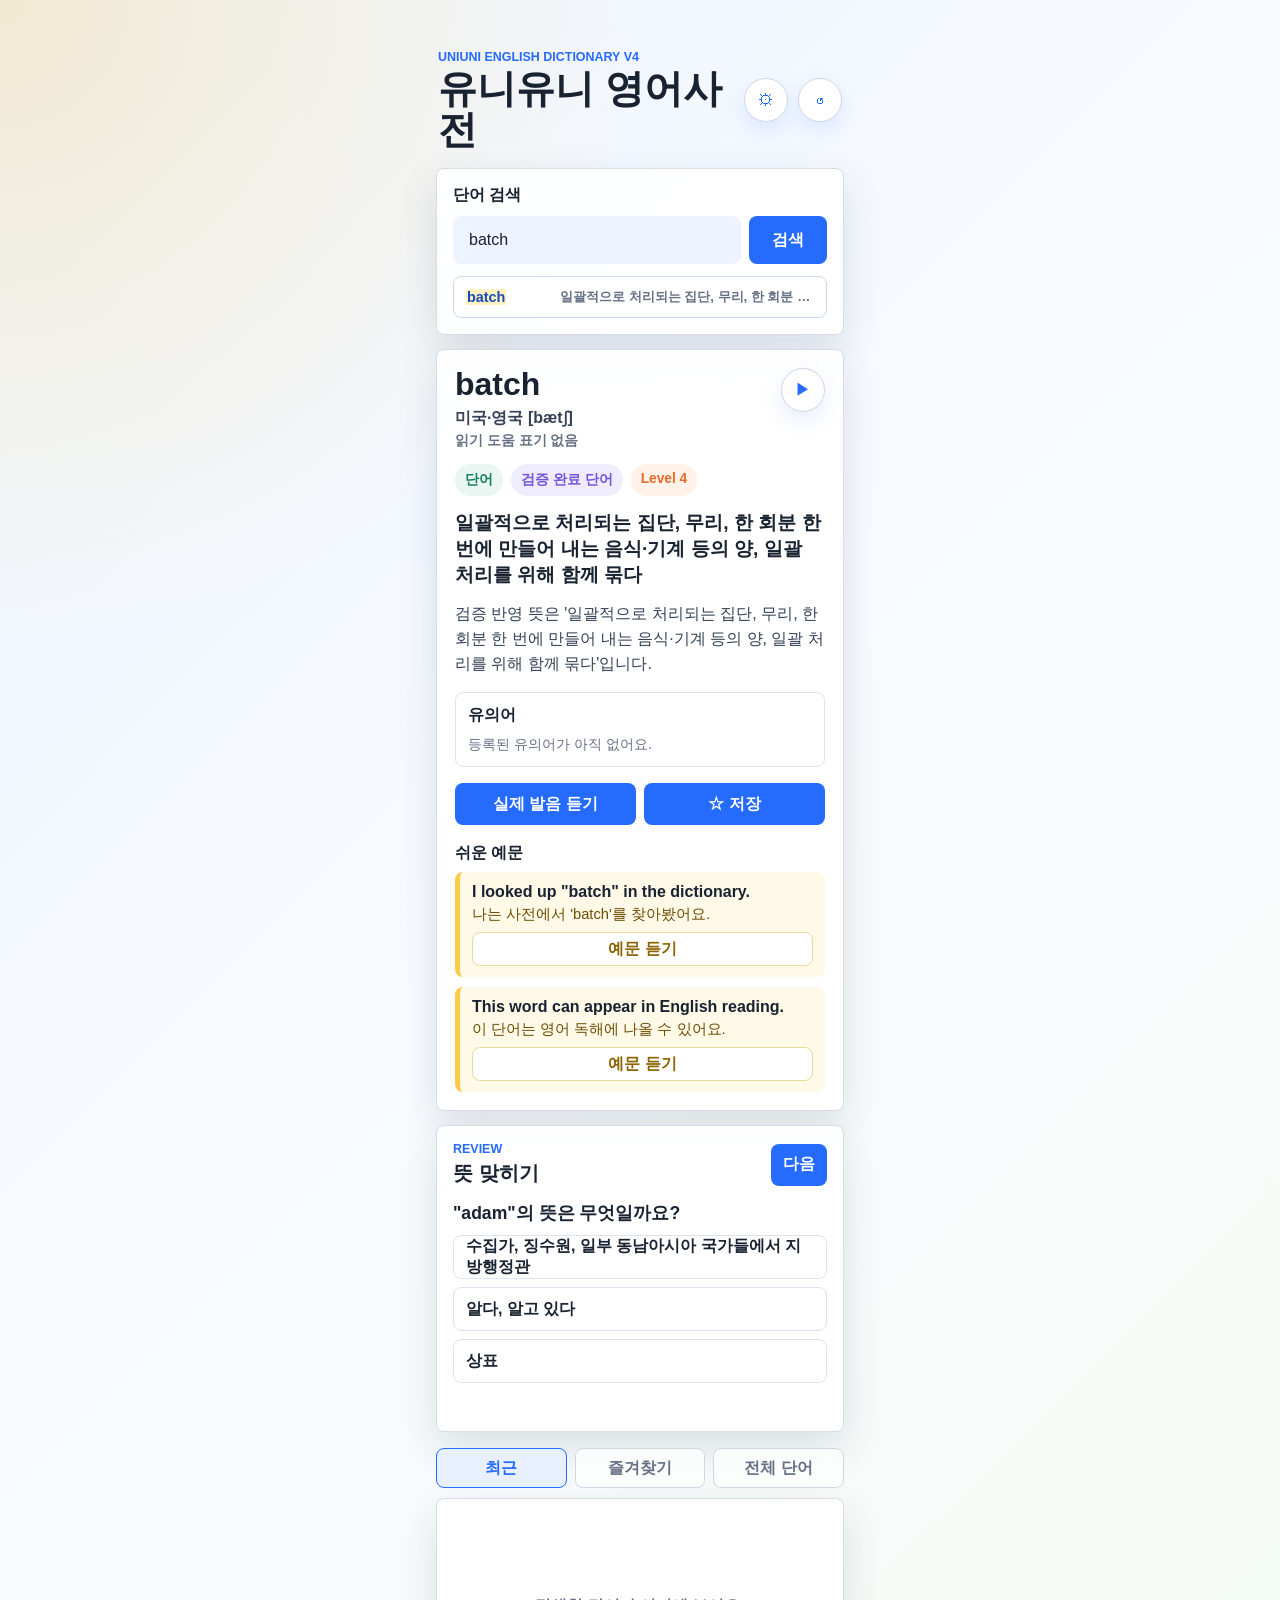
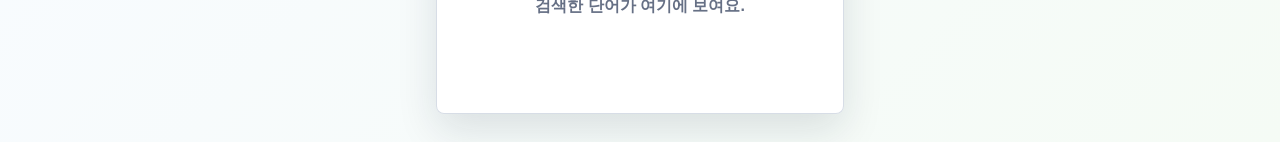
==== outputs/kids-dictionary-release/index.html @ 1363a423 "Update dictionary app v71" ====
<!doctype html>
<html lang="ko">
  <head>
    <meta charset="UTF-8" />
    <meta name="viewport" content="width=device-width, initial-scale=1.0" />
    <meta name="theme-color" content="#246bfe" />
    <meta name="description" content="유니유니 영어사전, 한영사전, 발음, 예문, 업무 영어 학습이 가능한 앱" />
    <link rel="manifest" href="manifest.json" />
    <link rel="icon" href="icon.svg" type="image/svg+xml" />
    <link rel="apple-touch-icon" href="icon.svg" />
    <title>유니유니 영어사전 V4</title>
    <link rel="stylesheet" href="styles.css" />
  </head>
  <body>
    <main class="app-shell">
      <section class="top-bar" aria-label="앱 소개">
        <div>
          <p class="eyebrow">UNIUNI ENGLISH DICTIONARY V4</p>
          <h1>유니유니 영어사전</h1>
        </div>
        <div class="top-actions">
          <button class="icon-button" id="propertiesButton" type="button" title="속성 보기" aria-label="속성 보기">
            <span aria-hidden="true">&#9881;</span>
          </button>
          <button class="icon-button" id="clearAllButton" type="button" title="기록 지우기" aria-label="기록 지우기">
            <span aria-hidden="true">↺</span>
          </button>
        </div>
      </section>

      <section class="search-panel" aria-label="단어 검색">
        <label for="searchInput">단어 검색</label>
        <div class="search-row">
          <input id="searchInput" type="search" placeholder="apple 또는 사과" autocomplete="off" />
          <button id="searchButton" type="button">검색</button>
        </div>
        <div class="suggestions" id="suggestions" aria-label="추천 단어"></div>
      </section>

      <section class="result-panel" id="resultPanel" aria-live="polite"></section>

      <section class="quiz-panel" aria-label="단어 퀴즈">
        <div class="quiz-heading">
          <div>
            <p class="eyebrow">Review</p>
            <h2>뜻 맞히기</h2>
          </div>
          <button class="small-action" id="nextQuizButton" type="button">다음</button>
        </div>
        <p class="quiz-question" id="quizQuestion"></p>
        <div class="quiz-options" id="quizOptions"></div>
        <p class="quizFeedback" id="quizFeedback" aria-live="polite"></p>
      </section>

      <nav class="tabs" aria-label="단어 목록 보기">
        <button class="tab is-active" type="button" data-tab="recent">최근</button>
        <button class="tab" type="button" data-tab="favorites">즐겨찾기</button>
        <button class="tab" type="button" data-tab="all">전체 단어</button>
      </nav>

      <section class="word-list" id="wordList" aria-label="단어 목록"></section>
    </main>

    <div class="modal-backdrop" id="propertiesModal" hidden>
      <section class="properties-modal" role="dialog" aria-modal="true" aria-labelledby="propertiesTitle">
        <div class="properties-header">
          <div>
            <p class="eyebrow">App Status</p>
            <h2 id="propertiesTitle">사전 속성</h2>
          </div>
          <button class="icon-button modal-close" id="propertiesCloseButton" type="button" title="닫기" aria-label="닫기">
            <span aria-hidden="true">&times;</span>
          </button>
        </div>
        <div class="properties-body" id="propertiesBody"></div>
      </section>
    </div>

    <script src="vocab-bank.js"></script>
    <script src="top1000-supplement.js"></script>
    <script src="top2000-supplement.js"></script>
    <script src="top2200-supplement.js"></script>
    <script src="ministry3000-supplement.js"></script>
    <script src="verified-bank-supplement.js"></script>
    <script src="verified-meaning-overrides.js"></script>
    <script src="manual-meaning-overrides.js"></script>
    <script src="manual-extra-overrides.js"></script>
    <script src="manual-middle-school-additions.js"></script>
    <script src="manual-excluded-words.js"></script>
    <script src="manual-proper-noun-overrides.js"></script>
    <script src="naver-pronunciation-overrides.js"></script>
    <script src="manual-pronunciation-overrides.js"></script>
    <script src="app.js"></script>
    <script>
      if ("serviceWorker" in navigator) {
        window.addEventListener("load", () => {
          let refreshing = false;

          navigator.serviceWorker.addEventListener("controllerchange", () => {
            if (refreshing) {
              return;
            }
            refreshing = true;
            window.location.reload();
          });

          navigator.serviceWorker.register("./service-worker.js").then((registration) => {
            registration.update();

            if (registration.waiting) {
              registration.waiting.postMessage({ type: "SKIP_WAITING" });
            }

            registration.addEventListener("updatefound", () => {
              const newWorker = registration.installing;
              if (!newWorker) {
                return;
              }

              newWorker.addEventListener("statechange", () => {
                if (newWorker.state === "installed" && navigator.serviceWorker.controller) {
                  newWorker.postMessage({ type: "SKIP_WAITING" });
                }
              });
            });
          });
        });
      }
    </script>
  </body>
</html>
---- outputs/kids-dictionary-release/styles.css ----
:root {
  color-scheme: light;
  --bg: #f4f7fb;
  --ink: #182230;
  --muted: #667085;
  --line: #d0d7e2;
  --panel: #ffffff;
  --blue: #246bfe;
  --blue-dark: #1649bb;
  --green: #17805b;
  --yellow: #ffc94a;
  --pink: #f45b8d;
  --orange: #e56a2c;
  --purple: #7255d8;
  --shadow: 0 16px 40px rgba(20, 32, 52, 0.12);
}

* {
  box-sizing: border-box;
}

body {
  min-height: 100vh;
  margin: 0;
  background:
    radial-gradient(circle at top left, rgba(255, 201, 74, 0.25), transparent 30%),
    linear-gradient(135deg, #edf4ff 0%, #f8fbff 48%, #f5fbf5 100%);
  color: var(--ink);
  font-family: "Segoe UI", "Apple SD Gothic Neo", Arial, sans-serif;
}

button,
input {
  font: inherit;
}

.app-shell {
  width: min(100%, 440px);
  min-height: 100vh;
  margin: 0 auto;
  padding: 20px 16px 28px;
}

.top-bar {
  display: flex;
  align-items: center;
  justify-content: space-between;
  gap: 16px;
  padding: 14px 2px 18px;
}

.top-actions {
  display: flex;
  align-items: center;
  gap: 10px;
}

.eyebrow {
  margin: 0 0 4px;
  color: var(--blue);
  font-size: 0.78rem;
  font-weight: 800;
  letter-spacing: 0;
  text-transform: uppercase;
}

h1 {
  margin: 0;
  font-size: clamp(1.85rem, 9vw, 2.45rem);
  line-height: 1.05;
}

.icon-button {
  display: grid;
  place-items: center;
  width: 44px;
  height: 44px;
  border: 1px solid var(--line);
  border-radius: 50%;
  background: var(--panel);
  color: var(--blue);
  box-shadow: 0 8px 20px rgba(36, 107, 254, 0.12);
  cursor: pointer;
}

.icon-button:active {
  transform: translateY(1px);
}

.search-panel,
.result-panel,
.word-list,
.quiz-panel {
  background: rgba(255, 255, 255, 0.92);
  border: 1px solid rgba(208, 215, 226, 0.85);
  border-radius: 8px;
  box-shadow: var(--shadow);
}

.search-panel {
  padding: 16px;
}

.search-panel label {
  display: block;
  margin-bottom: 10px;
  font-weight: 800;
}

.search-row {
  display: grid;
  grid-template-columns: 1fr 78px;
  gap: 8px;
}

input[type="search"] {
  min-width: 0;
  height: 48px;
  border: 2px solid transparent;
  border-radius: 8px;
  background: #eef4ff;
  color: var(--ink);
  padding: 0 14px;
  outline: none;
}

input[type="search"]:focus {
  border-color: var(--blue);
  background: #fff;
}

.search-row button,
.primary-action,
.small-action {
  border: 0;
  border-radius: 8px;
  background: var(--blue);
  color: #fff;
  font-weight: 800;
  cursor: pointer;
}

.search-row button {
  height: 48px;
}

.suggestions {
  display: flex;
  flex-wrap: wrap;
  gap: 8px;
  margin-top: 12px;
}

.suggestions.is-autocomplete {
  display: grid;
  gap: 6px;
}

.suggestion-chip {
  min-height: 34px;
  border: 1px solid #c9d8f5;
  border-radius: 999px;
  background: #fff;
  color: var(--blue);
  padding: 0 12px;
  font-size: 0.9rem;
  font-weight: 800;
  cursor: pointer;
}

.suggestion-chip.is-autocomplete {
  display: grid;
  grid-template-columns: minmax(86px, auto) 1fr;
  align-items: center;
  gap: 8px;
  width: 100%;
  min-height: 42px;
  border-radius: 8px;
  text-align: left;
}

.suggestion-word {
  color: var(--blue);
}

.suggestion-word mark {
  background: #fff2bf;
  color: var(--blue-dark);
  padding: 0 1px;
}

.suggestion-meaning {
  min-width: 0;
  color: var(--muted);
  font-size: 0.82rem;
  font-weight: 700;
  overflow: hidden;
  text-overflow: ellipsis;
  white-space: nowrap;
}

.search-row button:active,
.primary-action:active,
.small-action:active {
  background: var(--blue-dark);
}

.result-panel {
  min-height: 230px;
  margin-top: 14px;
  padding: 18px;
}

.empty-state {
  display: grid;
  align-content: center;
  min-height: 190px;
  color: var(--muted);
  text-align: center;
}

.word-heading {
  display: flex;
  align-items: flex-start;
  justify-content: space-between;
  gap: 14px;
}

.word-title {
  margin: 0;
  font-size: 2rem;
  line-height: 1.05;
}

.pronunciation {
  margin: 6px 0 0;
  color: var(--muted);
  font-weight: 700;
}

.pronunciation span {
  display: block;
}

.ipa-status {
  color: #344054;
}

.pron-help {
  margin-top: 3px;
  color: var(--muted);
  font-size: 0.86rem;
}

.badge-row {
  display: flex;
  flex-wrap: wrap;
  gap: 8px;
  margin: 14px 0;
}

.badge {
  border-radius: 999px;
  background: #e9f6f1;
  color: var(--green);
  padding: 7px 10px;
  font-size: 0.86rem;
  font-weight: 800;
}

.badge.category {
  background: #f0ecff;
  color: var(--purple);
}

.badge.level {
  background: #fff2e9;
  color: var(--orange);
}

.meaning {
  margin: 0 0 14px;
  font-size: 1.2rem;
  font-weight: 800;
}

.definition {
  margin: 0 0 16px;
  color: #344054;
  line-height: 1.55;
}

.sense-card {
  margin: 0 0 16px;
  border: 1px solid #dbe4f0;
  border-radius: 8px;
  background: #ffffff;
  padding: 12px;
}

.sense-card h3 {
  margin: 0 0 10px;
  font-size: 1rem;
}

.sense-list {
  display: grid;
  gap: 10px;
  margin: 0;
  padding-left: 22px;
}

.sense-list li {
  padding-left: 2px;
  color: #344054;
  line-height: 1.5;
}

.sense-part {
  display: inline-block;
  min-width: 38px;
  margin-right: 6px;
  border-radius: 999px;
  background: #eef6ff;
  color: var(--blue);
  font-size: 0.8rem;
  font-weight: 800;
  text-align: center;
}

.sense-meaning {
  font-weight: 750;
}

.sense-reference {
  margin-left: 4px;
  color: var(--muted);
  font-size: 0.9rem;
}

.inflection-card {
  margin: 0 0 16px;
  border: 1px solid #dbe4f0;
  border-radius: 8px;
  background: #fbfcff;
  padding: 12px;
}

.inflection-card h3 {
  margin: 0 0 10px;
  font-size: 1rem;
}

.inflection-list {
  display: grid;
  grid-template-columns: repeat(2, minmax(0, 1fr));
  gap: 10px;
  margin: 0;
}

.inflection-list div {
  min-width: 0;
  border-radius: 8px;
  background: #f3f7ff;
  padding: 10px;
}

.inflection-list dt {
  margin: 0 0 5px;
  color: var(--muted);
  font-size: 0.82rem;
  font-style: italic;
  font-weight: 750;
}

.inflection-list dd {
  margin: 0;
  color: var(--ink);
  font-size: 1.02rem;
  font-weight: 900;
  overflow-wrap: anywhere;
}

.synonym-card {
  margin: 0 0 16px;
  border: 1px solid #dbe4f0;
  border-radius: 8px;
  background: #ffffff;
  padding: 12px;
}

.synonym-card > strong {
  display: block;
  margin-bottom: 9px;
  color: var(--ink);
}

.synonym-list {
  display: flex;
  flex-wrap: wrap;
  gap: 8px;
}

.synonym-chip {
  border-radius: 999px;
  background: #e9f6f1;
  color: var(--green);
  padding: 7px 10px;
  font-size: 0.86rem;
  font-weight: 800;
}

.muted-note {
  color: var(--muted);
  font-size: 0.9rem;
}

.related-card {
  margin: 0 0 16px;
  border: 1px solid #e0d7f8;
  border-radius: 8px;
  background: #fbf9ff;
  padding: 12px;
}

.related-card > strong {
  display: block;
  margin-bottom: 9px;
  color: var(--ink);
}

.related-list {
  display: grid;
  grid-template-columns: repeat(auto-fit, minmax(130px, 1fr));
  gap: 8px;
}

.related-word {
  min-width: 0;
  border: 1px solid #d9cff4;
  border-radius: 8px;
  background: #ffffff;
  color: var(--ink);
  cursor: pointer;
  padding: 9px 10px;
  text-align: left;
}

.related-word span {
  display: block;
  font-weight: 900;
  overflow-wrap: anywhere;
}

.related-word small {
  display: block;
  margin-top: 4px;
  color: var(--muted);
  font-size: 0.78rem;
  line-height: 1.35;
  overflow-wrap: anywhere;
}

.structure-card {
  margin: 0 0 16px;
  border: 1px solid #c9d8f5;
  border-left: 5px solid var(--blue);
  border-radius: 8px;
  background: #f3f7ff;
  padding: 12px;
}

.structure-card > strong {
  display: block;
  color: var(--blue);
  font-size: 1.02rem;
}

.structure-parts {
  display: grid;
  gap: 6px;
  margin-top: 9px;
}

.structure-parts span {
  color: #344054;
  line-height: 1.45;
}

.structure-card p {
  margin: 10px 0 0;
  color: #344054;
  line-height: 1.55;
}

.actions,
.example-actions {
  display: grid;
  grid-template-columns: 1fr 1fr;
  gap: 8px;
  margin: 16px 0;
}

.example-actions {
  grid-template-columns: 1fr;
  margin: 8px 0 0;
}

.primary-action,
.small-action {
  min-height: 42px;
  padding: 0 12px;
}

.favorite-on {
  background: var(--pink);
}

.examples-title {
  margin: 18px 0 8px;
  font-size: 1rem;
}

.examples {
  display: grid;
  gap: 10px;
  margin: 0;
  padding: 0;
  list-style: none;
}

.example-card {
  border-left: 5px solid var(--yellow);
  border-radius: 8px;
  background: #fff9e8;
  padding: 11px 12px;
}

.example-card strong,
.example-card span {
  display: block;
}

.example-card span {
  margin-top: 4px;
  color: #6b4d00;
  font-size: 0.92rem;
}

.example-speak {
  min-height: 34px;
  border: 1px solid #ead99a;
  border-radius: 8px;
  background: #fff;
  color: #8a6500;
  font-weight: 800;
  cursor: pointer;
}

.quiz-panel {
  margin-top: 14px;
  padding: 16px;
}

.quiz-heading {
  display: flex;
  align-items: center;
  justify-content: space-between;
  gap: 12px;
}

.quiz-heading h2 {
  margin: 0;
  font-size: 1.25rem;
}

.quiz-question {
  margin: 14px 0 10px;
  font-size: 1.1rem;
  font-weight: 900;
}

.quiz-options {
  display: grid;
  gap: 8px;
}

.quiz-option {
  min-height: 44px;
  border: 1px solid #dbe4f0;
  border-radius: 8px;
  background: #fff;
  color: var(--ink);
  padding: 0 12px;
  text-align: left;
  font-weight: 800;
  cursor: pointer;
}

.quiz-option.correct {
  border-color: var(--green);
  background: #e9f6f1;
  color: var(--green);
}

.quiz-option.wrong {
  border-color: var(--pink);
  background: #fff0f5;
  color: #b91f55;
}

.quizFeedback {
  min-height: 22px;
  margin: 10px 0 0;
  color: var(--muted);
  font-weight: 800;
}

.tabs {
  display: grid;
  grid-template-columns: repeat(3, 1fr);
  gap: 8px;
  margin: 16px 0 10px;
}

.tab {
  min-width: 0;
  min-height: 40px;
  border: 1px solid var(--line);
  border-radius: 8px;
  background: rgba(255, 255, 255, 0.76);
  color: var(--muted);
  font-weight: 800;
  cursor: pointer;
}

.tab.is-active {
  border-color: var(--blue);
  background: #e8f0ff;
  color: var(--blue);
}

.word-list {
  display: grid;
  gap: 8px;
  min-height: 120px;
  padding: 12px;
}

.modal-backdrop[hidden] {
  display: none;
}

.modal-backdrop {
  position: fixed;
  inset: 0;
  z-index: 20;
  display: grid;
  align-items: end;
  background: rgba(24, 34, 48, 0.44);
  padding: 16px;
}

.properties-modal {
  width: min(100%, 440px);
  max-height: min(86vh, 760px);
  margin: 0 auto;
  overflow: hidden;
  border: 1px solid rgba(208, 215, 226, 0.92);
  border-radius: 8px;
  background: rgba(255, 255, 255, 0.98);
  box-shadow: 0 24px 56px rgba(20, 32, 52, 0.24);
}

.properties-header {
  display: flex;
  align-items: flex-start;
  justify-content: space-between;
  gap: 12px;
  padding: 18px 18px 14px;
  border-bottom: 1px solid #e5eaf3;
}

.properties-header h2 {
  margin: 0;
  font-size: 1.45rem;
}

.modal-close {
  flex: 0 0 auto;
}

.properties-body {
  display: grid;
  gap: 16px;
  max-height: calc(86vh - 88px);
  overflow: auto;
  padding: 16px 18px 18px;
}

.properties-section {
  display: grid;
  gap: 10px;
}

.properties-section h3 {
  margin: 0;
  font-size: 1rem;
}

.stats-grid {
  display: grid;
  grid-template-columns: repeat(2, minmax(0, 1fr));
  gap: 10px;
}

.stat-card {
  min-width: 0;
  border: 1px solid #dbe4f0;
  border-radius: 8px;
  background: #ffffff;
  padding: 12px;
}

.stat-card.level-card {
  background: #fbfcff;
}

.stat-label {
  margin: 0 0 6px;
  color: var(--muted);
  font-size: 0.84rem;
  font-weight: 750;
}

.stat-value {
  margin: 0;
  color: var(--ink);
  font-size: 1.32rem;
  font-weight: 900;
  overflow-wrap: anywhere;
}

.stat-helper {
  margin: 6px 0 0;
  color: var(--muted);
  font-size: 0.82rem;
  line-height: 1.45;
}

.summary-list,
.meta-list {
  display: grid;
  gap: 8px;
}

.summary-row,
.meta-row {
  display: flex;
  align-items: center;
  justify-content: space-between;
  gap: 10px;
  min-width: 0;
  border: 1px solid #e5eaf3;
  border-radius: 8px;
  background: #ffffff;
  padding: 11px 12px;
}

.summary-name,
.meta-label {
  min-width: 0;
  color: var(--ink);
  font-weight: 800;
  overflow-wrap: anywhere;
}

.summary-count,
.meta-value {
  flex: 0 0 auto;
  color: var(--blue);
  font-weight: 900;
}

.meta-value {
  color: var(--muted);
  text-align: right;
}

.properties-actions {
  display: grid;
  grid-template-columns: 1fr 1fr;
  gap: 8px;
}

.secondary-action {
  min-height: 42px;
  border: 1px solid #dbe4f0;
  border-radius: 8px;
  background: #ffffff;
  color: var(--ink);
  font-weight: 800;
  cursor: pointer;
}

.secondary-action:active {
  background: #f3f7ff;
}

body.modal-open {
  overflow: hidden;
}

.word-item {
  display: grid;
  grid-template-columns: 1fr auto;
  gap: 8px;
  align-items: center;
  width: 100%;
  min-height: 52px;
  border: 1px solid #e5eaf3;
  border-radius: 8px;
  background: #fff;
  padding: 10px 12px;
  text-align: left;
  cursor: pointer;
}

.word-item strong,
.word-item span {
  overflow-wrap: anywhere;
}

.word-item span {
  color: var(--muted);
  font-size: 0.88rem;
}

.mini-star {
  color: var(--pink);
  font-weight: 900;
}

@media (min-width: 700px) {
  .app-shell {
    padding-top: 36px;
  }
}

@media (max-width: 360px) {
  .actions,
  .properties-actions,
  .stats-grid {
    grid-template-columns: 1fr;
  }
}
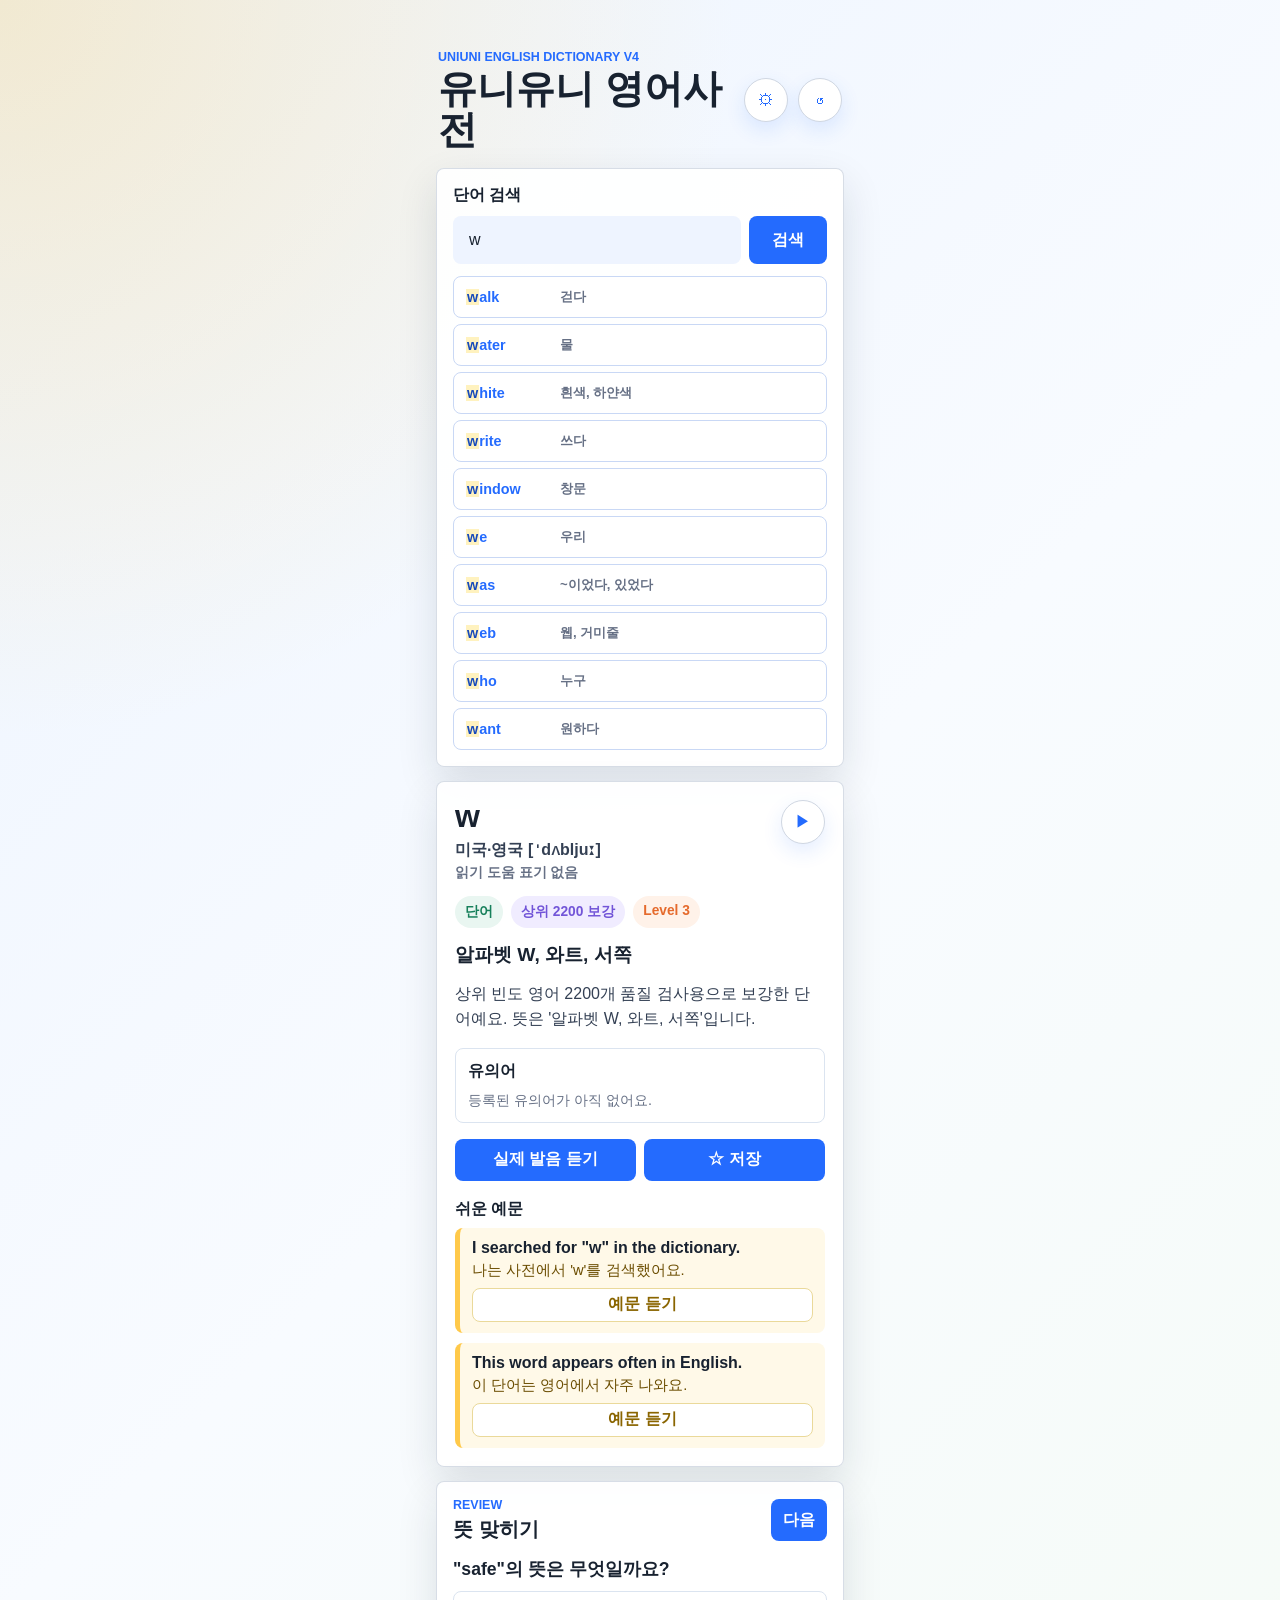
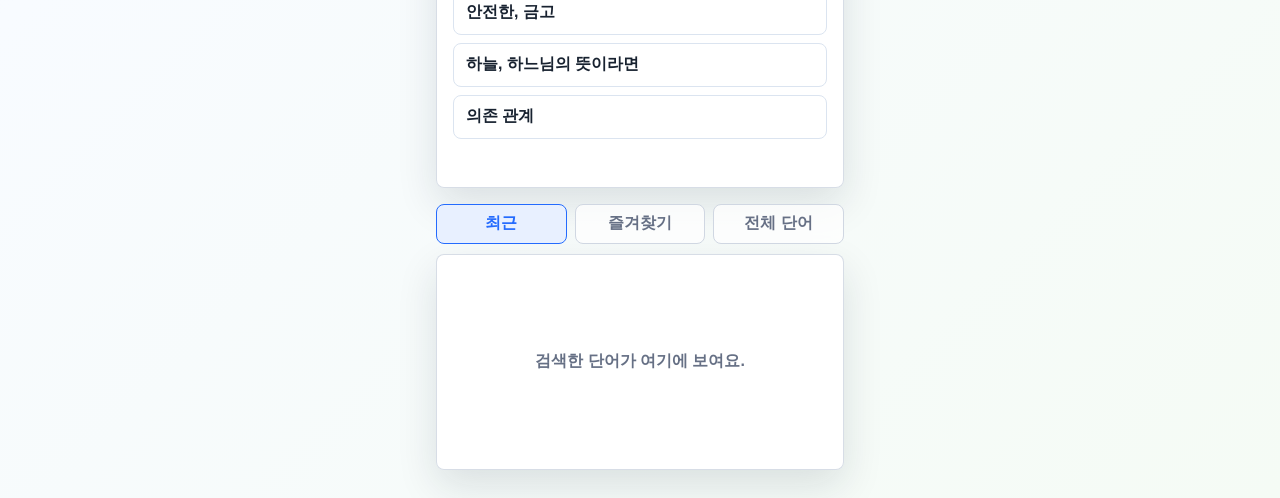
==== commit 99664e98: "Update middle school dictionary coverage v73" ====
--- a/outputs/kids-dictionary-release/index.html
+++ b/outputs/kids-dictionary-release/index.html
@@ -86,6 +86,8 @@
     <script src="manual-meaning-overrides.js"></script>
     <script src="manual-extra-overrides.js"></script>
     <script src="manual-middle-school-additions.js"></script>
+    <script src="manual-middle-school-core-additions.js"></script>
+    <script src="manual-middle-school-depth-additions.js"></script>
     <script src="manual-excluded-words.js"></script>
     <script src="manual-proper-noun-overrides.js"></script>
     <script src="naver-pronunciation-overrides.js"></script>
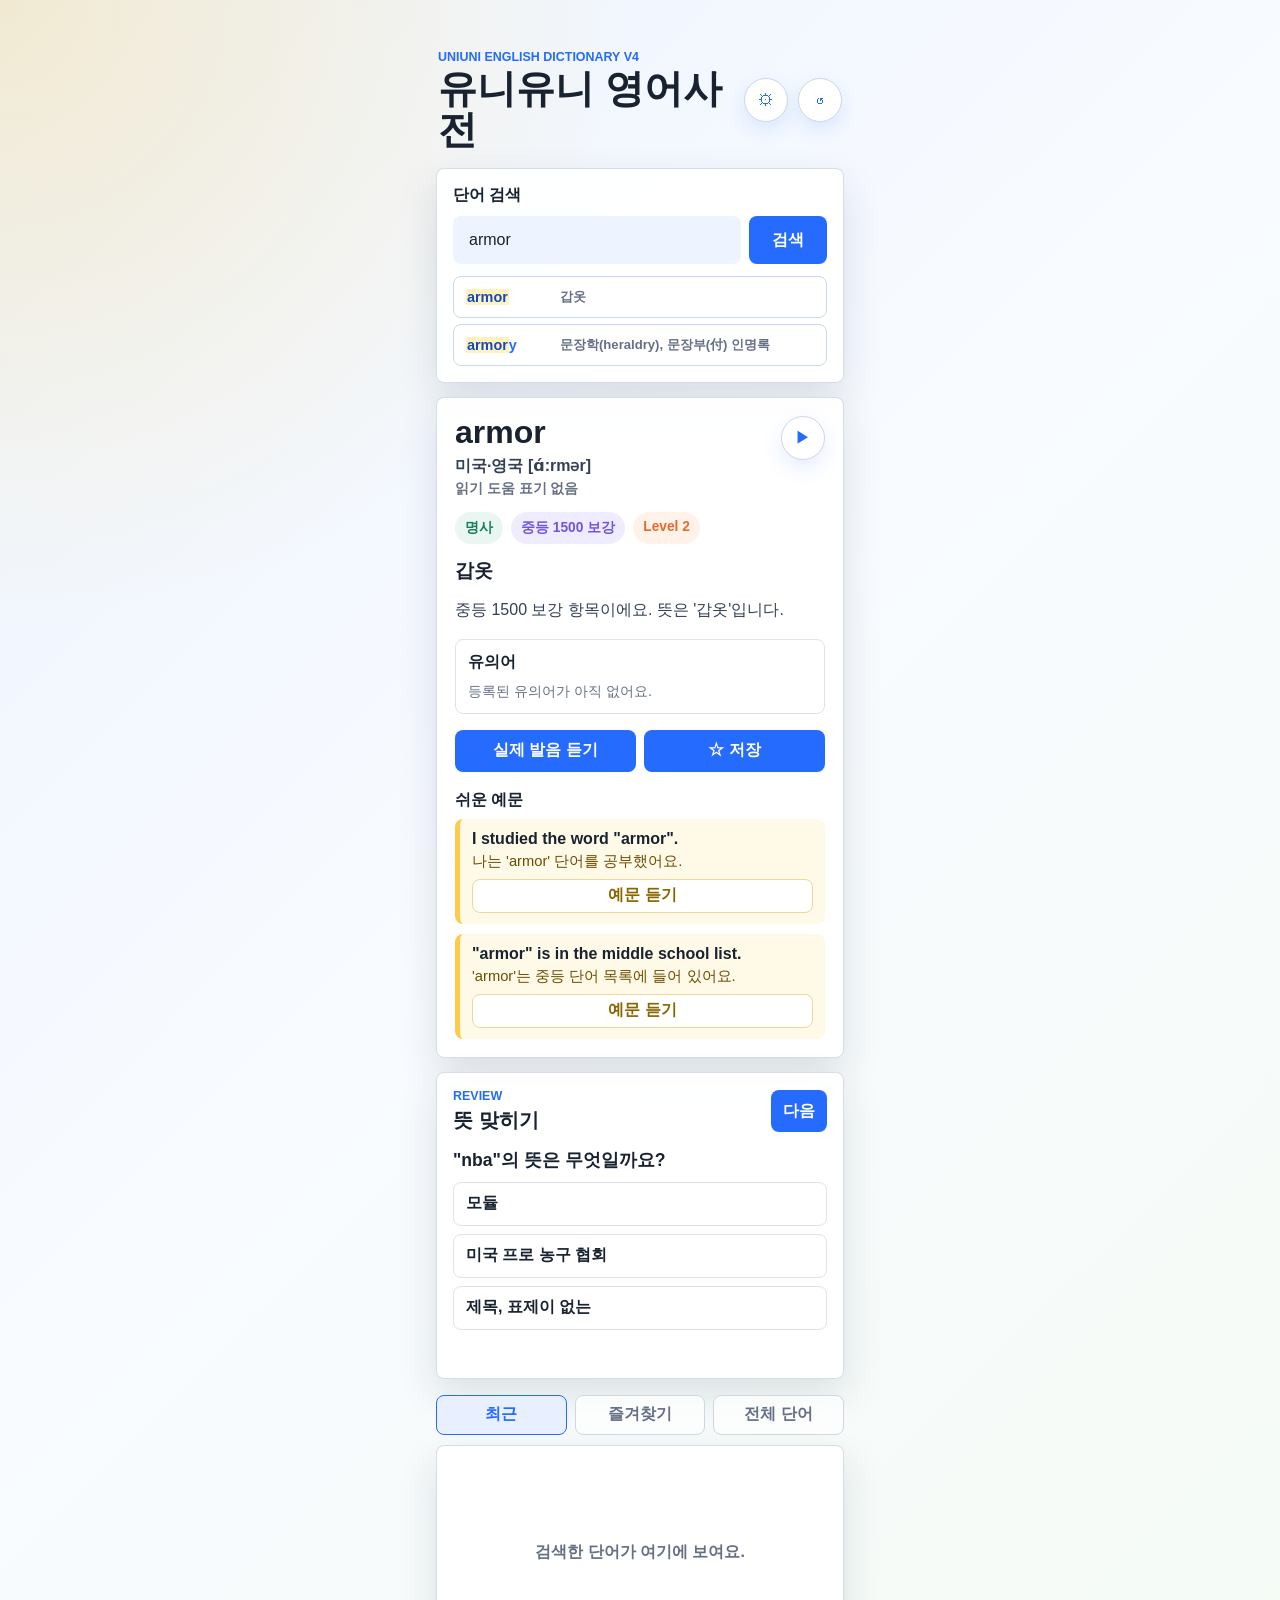
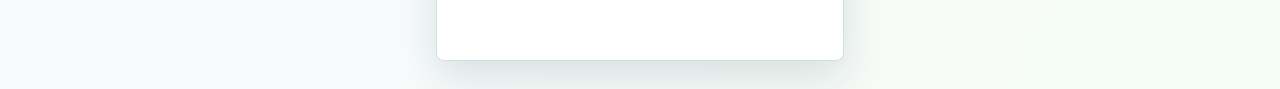
==== commit cfb4f7cd: "Add advanced phrase search coverage v75" ====
--- a/outputs/kids-dictionary-release/index.html
+++ b/outputs/kids-dictionary-release/index.html
@@ -88,6 +88,7 @@
     <script src="manual-middle-school-additions.js"></script>
     <script src="manual-middle-school-core-additions.js"></script>
     <script src="manual-middle-school-depth-additions.js"></script>
+    <script src="manual-phrase-additions.js"></script>
     <script src="manual-excluded-words.js"></script>
     <script src="manual-proper-noun-overrides.js"></script>
     <script src="naver-pronunciation-overrides.js"></script>
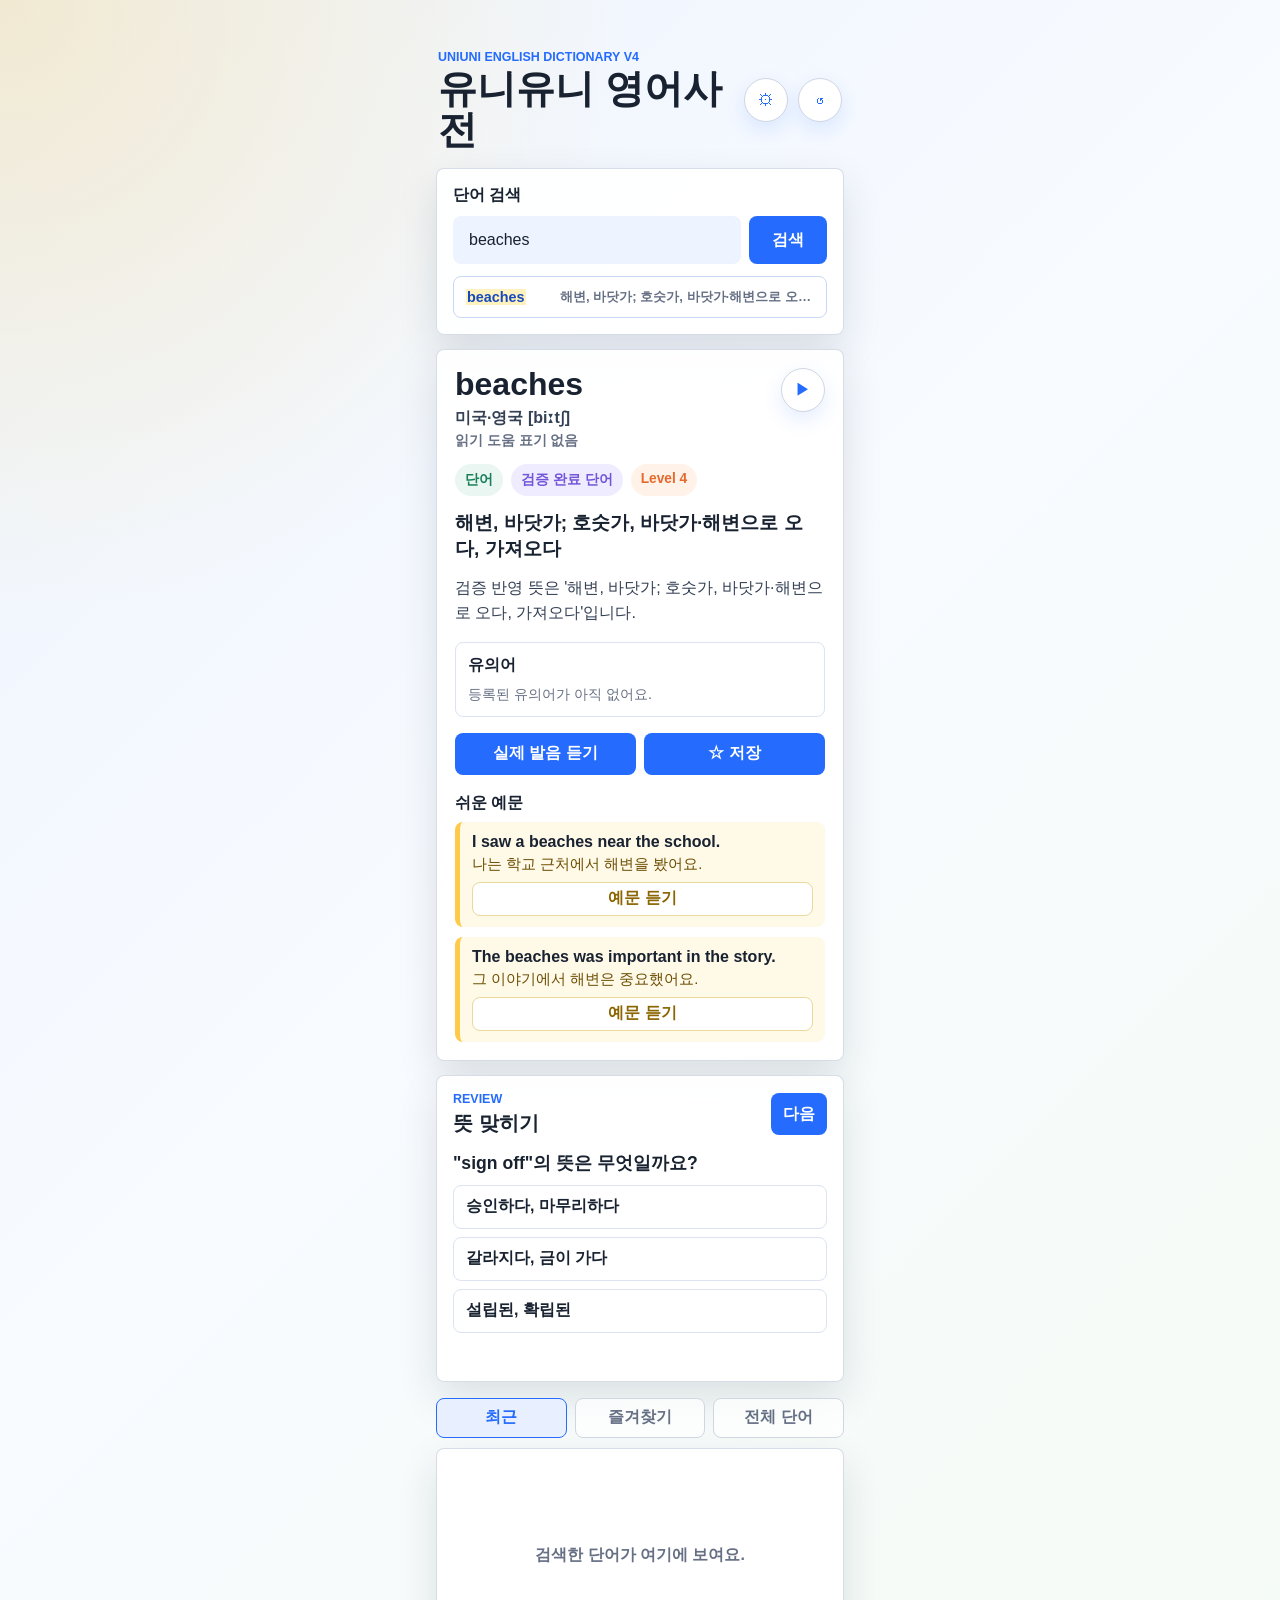
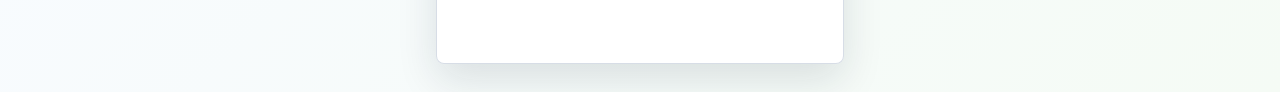
==== commit ed9571d4: "Add advanced dictionary vocabulary v79" ====
--- a/outputs/kids-dictionary-release/index.html
+++ b/outputs/kids-dictionary-release/index.html
@@ -88,10 +88,12 @@
     <script src="manual-middle-school-additions.js"></script>
     <script src="manual-middle-school-core-additions.js"></script>
     <script src="manual-middle-school-depth-additions.js"></script>
+    <script src="manual-high-school-depth-additions.js"></script>
     <script src="manual-phrase-additions.js"></script>
     <script src="manual-excluded-words.js"></script>
     <script src="manual-proper-noun-overrides.js"></script>
     <script src="naver-pronunciation-overrides.js"></script>
+    <script src="manual-high-school-pronunciation-overrides.js"></script>
     <script src="manual-pronunciation-overrides.js"></script>
     <script src="app.js"></script>
     <script>
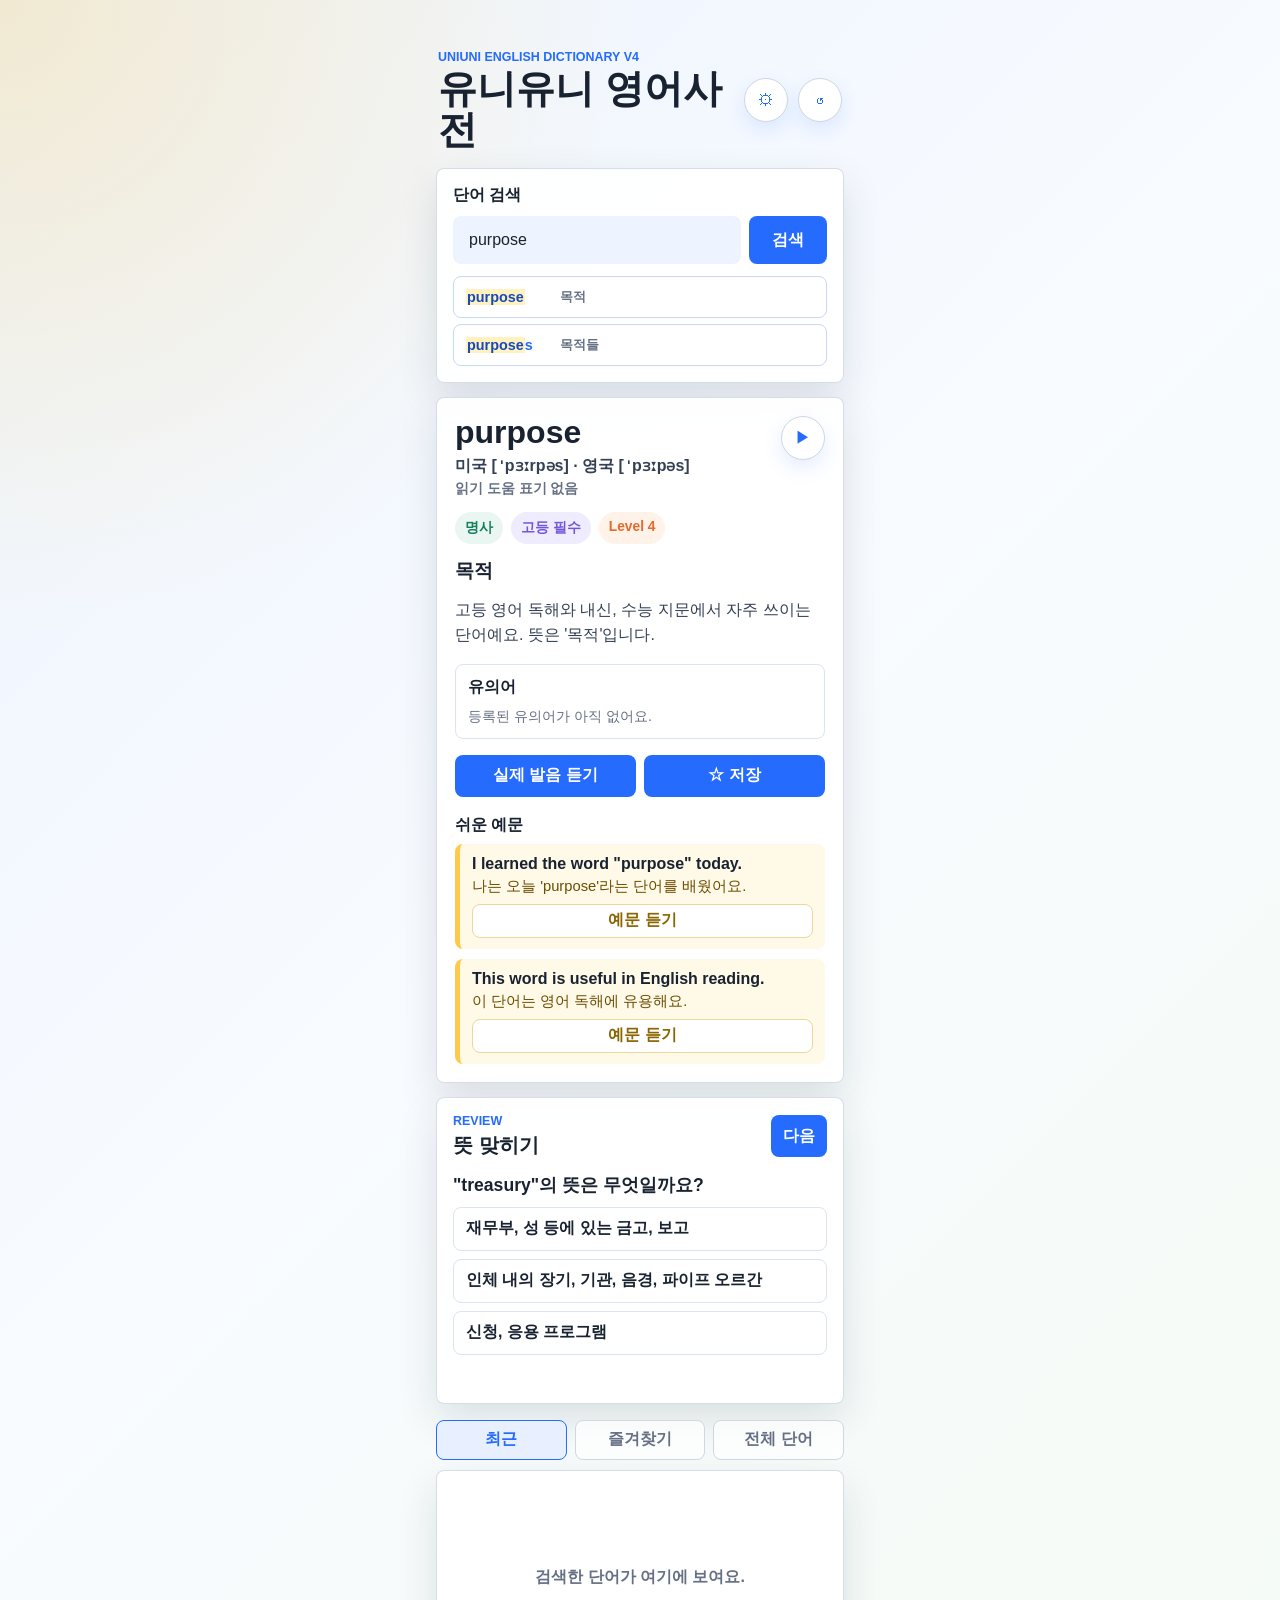
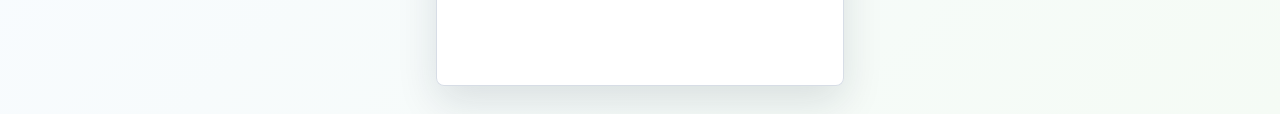
==== commit 00e3c047: "Add Oxford PDF vocabulary coverage v80" ====
--- a/outputs/kids-dictionary-release/index.html
+++ b/outputs/kids-dictionary-release/index.html
@@ -89,6 +89,7 @@
     <script src="manual-middle-school-core-additions.js"></script>
     <script src="manual-middle-school-depth-additions.js"></script>
     <script src="manual-high-school-depth-additions.js"></script>
+    <script src="manual-oxford-pdf-additions.js"></script>
     <script src="manual-phrase-additions.js"></script>
     <script src="manual-excluded-words.js"></script>
     <script src="manual-proper-noun-overrides.js"></script>
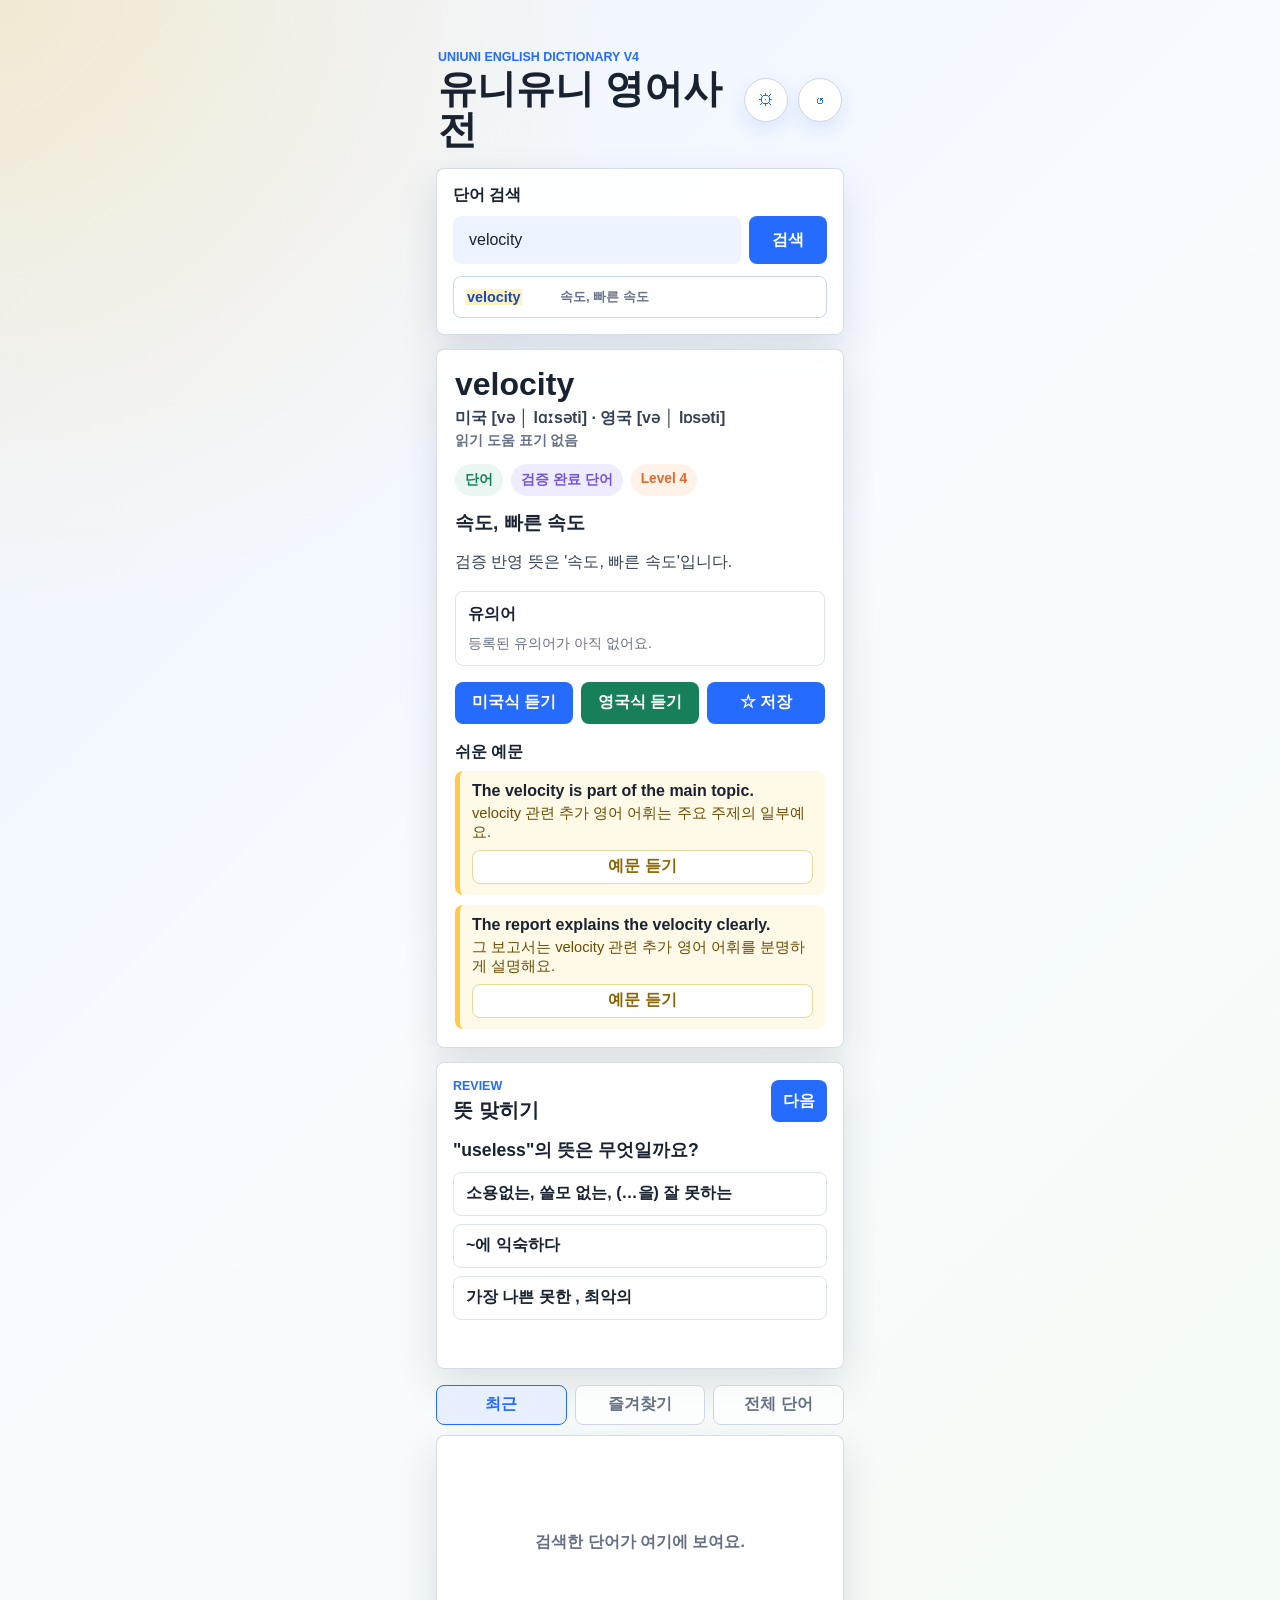
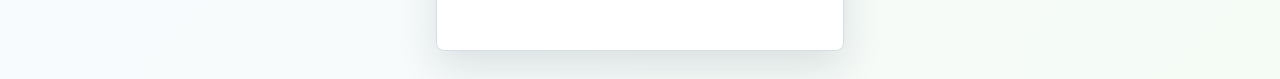
==== commit b8a11b89: "Add regional pronunciation and un-prefix words v86" ====
--- a/outputs/kids-dictionary-release/index.html
+++ b/outputs/kids-dictionary-release/index.html
@@ -96,6 +96,7 @@
     <script src="naver-pronunciation-overrides.js"></script>
     <script src="manual-high-school-pronunciation-overrides.js"></script>
     <script src="manual-pronunciation-overrides.js"></script>
+    <script src="manual-negative-prefix-additions.js"></script>
     <script src="app.js"></script>
     <script>
       if ("serviceWorker" in navigator) {
--- a/outputs/kids-dictionary-release/styles.css
+++ b/outputs/kids-dictionary-release/styles.css
@@ -496,7 +496,7 @@
 .actions,
 .example-actions {
   display: grid;
-  grid-template-columns: 1fr 1fr;
+  grid-template-columns: repeat(3, minmax(0, 1fr));
   gap: 8px;
   margin: 16px 0;
 }
@@ -514,6 +514,14 @@
 
 .favorite-on {
   background: var(--pink);
+}
+
+.pronunciation-action.british {
+  background: var(--green);
+}
+
+.pronunciation-action.british:active {
+  background: #08715e;
 }
 
 .examples-title {
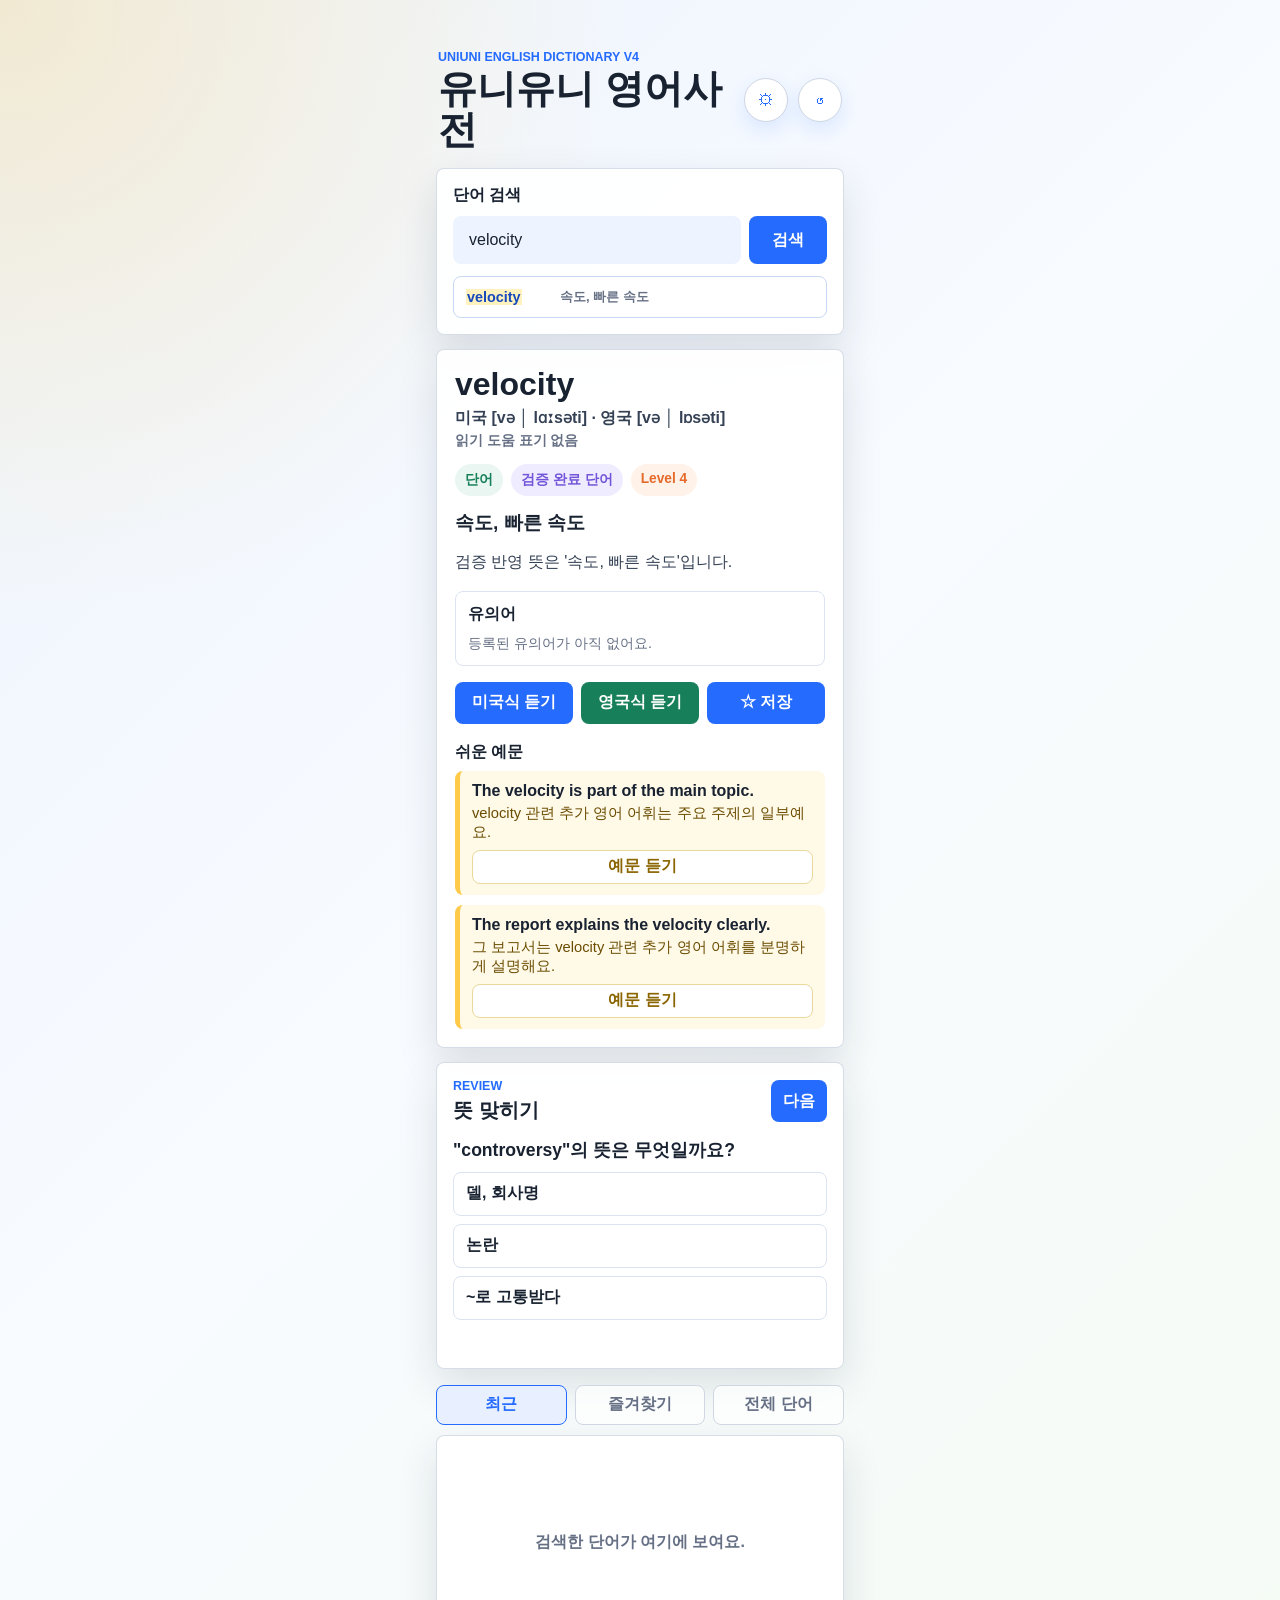
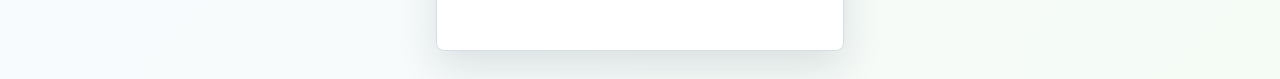
==== commit 46651dd9: "Improve pronunciation coverage and accent playback v87" ====
--- a/outputs/kids-dictionary-release/index.html
+++ b/outputs/kids-dictionary-release/index.html
@@ -94,6 +94,9 @@
     <script src="manual-excluded-words.js"></script>
     <script src="manual-proper-noun-overrides.js"></script>
     <script src="naver-pronunciation-overrides.js"></script>
+    <script src="public-pronunciation-supplement.js"></script>
+    <script src="cmudict-pronunciation-supplement.js"></script>
+    <script src="pronunciation-unavailable-reasons.js"></script>
     <script src="manual-high-school-pronunciation-overrides.js"></script>
     <script src="manual-pronunciation-overrides.js"></script>
     <script src="manual-negative-prefix-additions.js"></script>
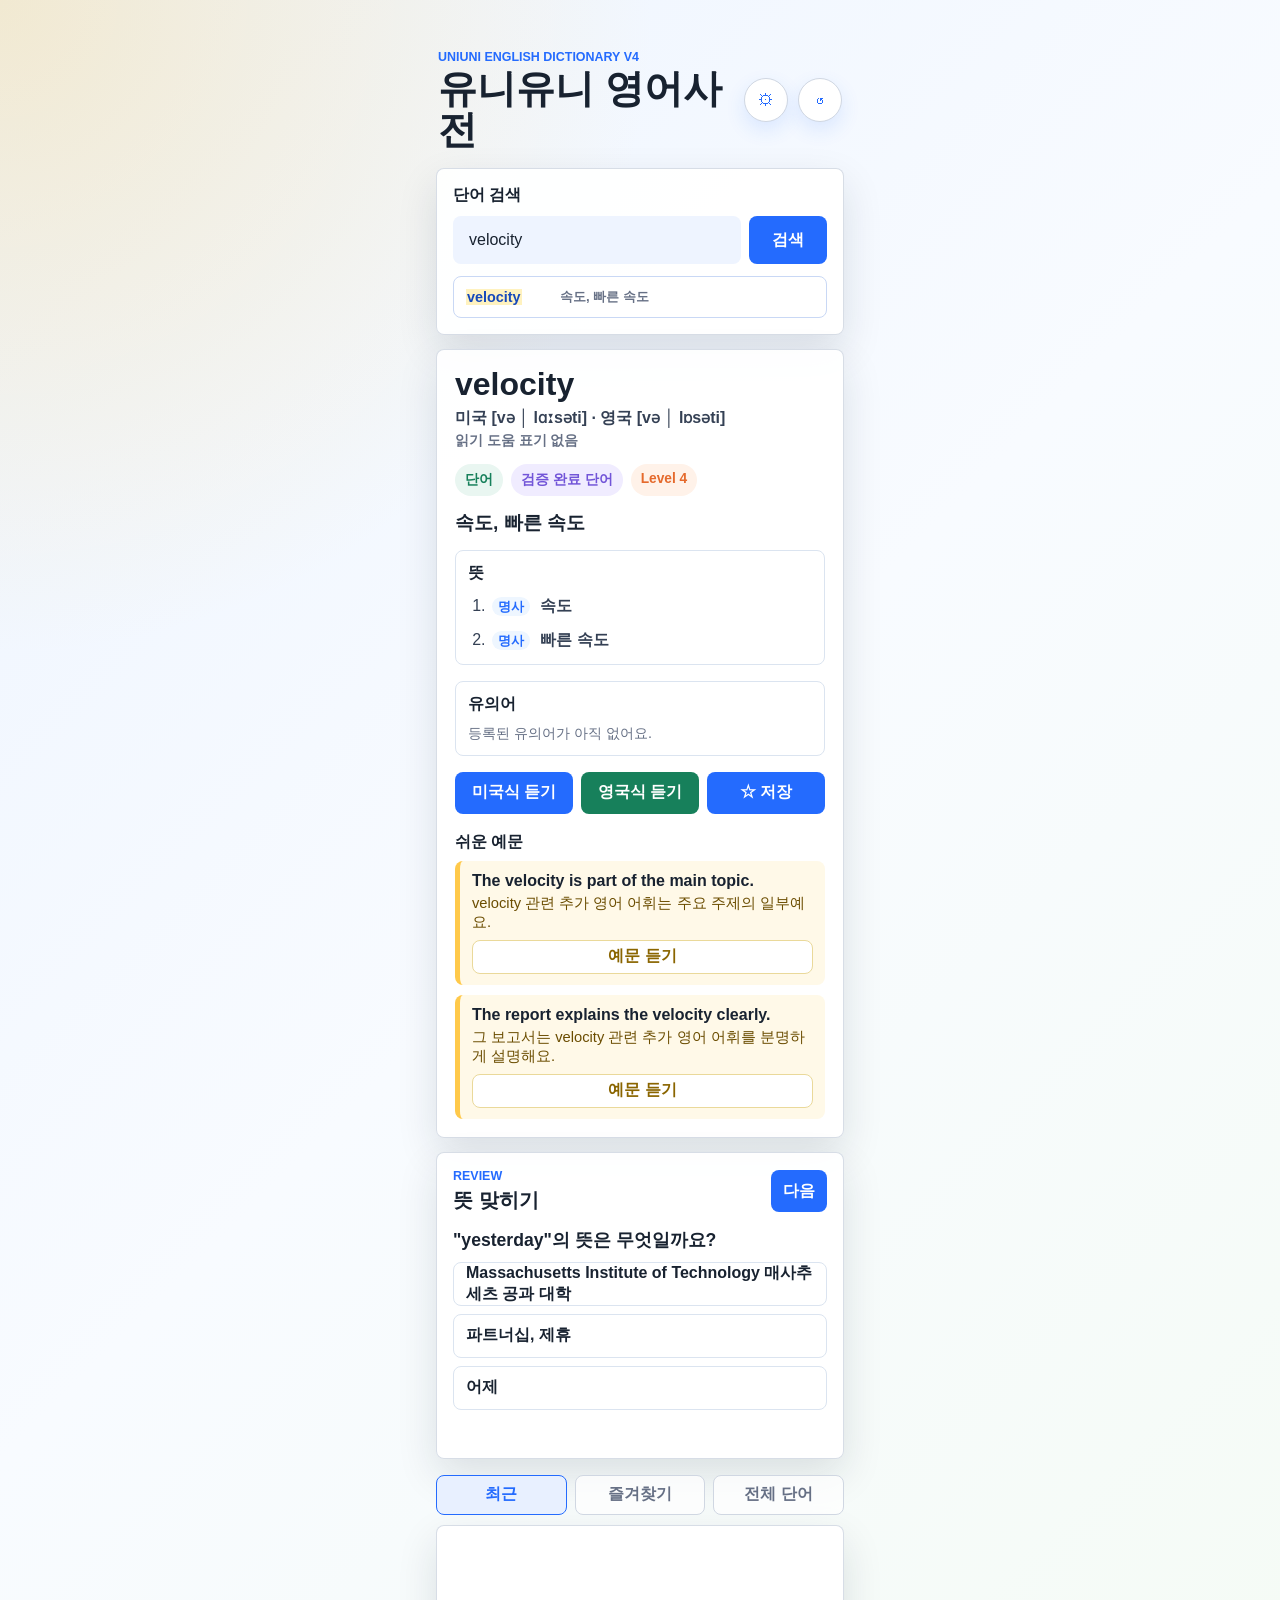
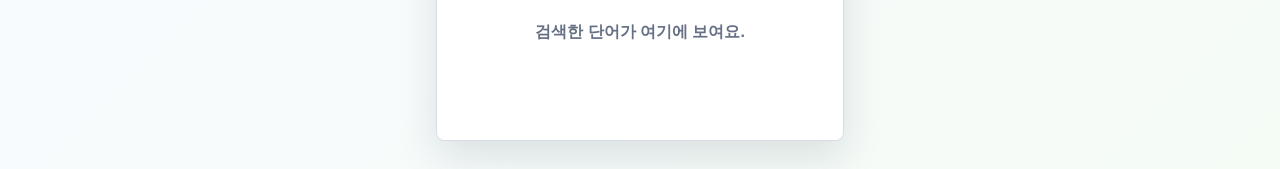
==== commit 35f8cd4f: "feat: 전체 단어 세부 뜻 표시 추가" ====
--- a/outputs/kids-dictionary-release/index.html
+++ b/outputs/kids-dictionary-release/index.html
@@ -83,6 +83,7 @@
     <script src="ministry3000-supplement.js"></script>
     <script src="verified-bank-supplement.js"></script>
     <script src="verified-meaning-overrides.js"></script>
+    <script src="detailed-sense-overrides.js"></script>
     <script src="manual-meaning-overrides.js"></script>
     <script src="manual-extra-overrides.js"></script>
     <script src="manual-middle-school-additions.js"></script>
